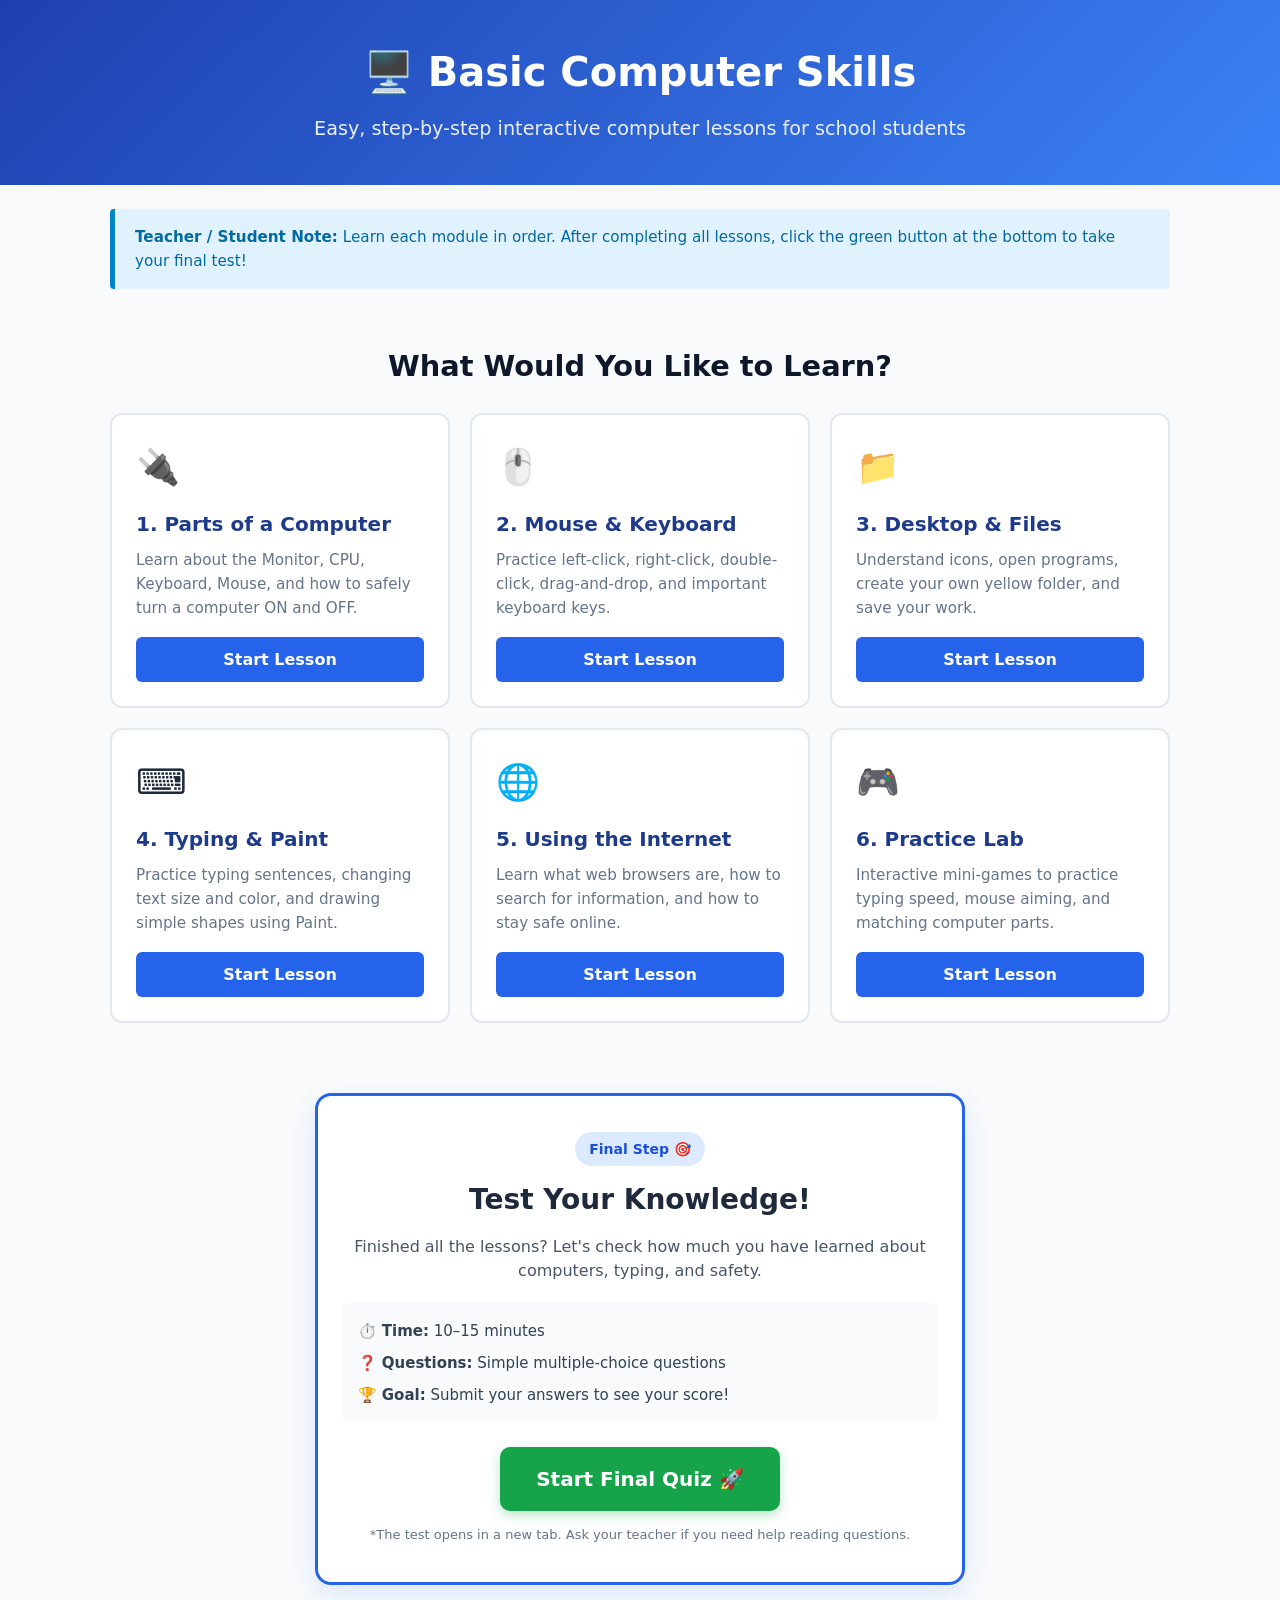
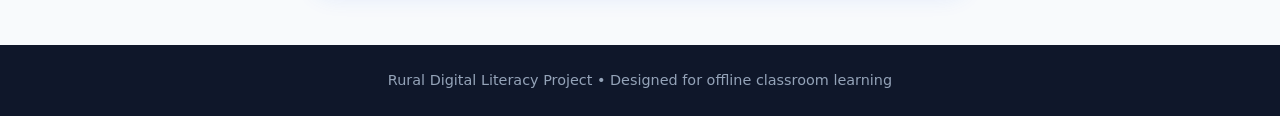
==== index.html @ 912e4423 "initial commit" ====
<!DOCTYPE html>
<html lang="en">
<head>
  <meta charset="UTF-8">
  <meta name="viewport" content="width=device-width, initial-scale=1.0">
  <title>Basic Computer Skills for Students</title>
  <link rel="stylesheet" href="style.css">
</head>
<body>

  <!-- Header Section -->
  <header>
    <div class="container">
      <h1>🖥️ Basic Computer Skills</h1>
      <p>Easy, step-by-step interactive computer lessons for school students</p>
    </div>
  </header>

  <main class="container">
    <!-- Notice Banner -->
    <div class="info-banner">
      <strong>Teacher / Student Note:</strong> Learn each module in order. After completing all lessons, click the green button at the bottom to take your final test!
    </div>

    <!-- Curriculum Modules Grid -->
    <section class="modules-section">
      <h2 class="section-title">What Would You Like to Learn?</h2>
      
      <div class="modules-grid">
        <!-- Module 1 -->
        <article class="module-card">
          <div>
            <div class="module-icon">🔌</div>
            <h3 class="module-title">1. Parts of a Computer</h3>
            <p class="module-desc">Learn about the Monitor, CPU, Keyboard, Mouse, and how to safely turn a computer ON and OFF.</p>
          </div>
          <a href="module-1-hardware.html" class="module-btn">Start Lesson</a>
        </article>

        <!-- Module 2 -->
        <article class="module-card">
          <div>
            <div class="module-icon">🖱️</div>
            <h3 class="module-title">2. Mouse & Keyboard</h3>
            <p class="module-desc">Practice left-click, right-click, double-click, drag-and-drop, and important keyboard keys.</p>
          </div>
          <a href="module-2-mouse-keys.html" class="module-btn">Start Lesson</a>
        </article>

        <!-- Module 3 -->
        <article class="module-card">
          <div>
            <div class="module-icon">📁</div>
            <h3 class="module-title">3. Desktop & Files</h3>
            <p class="module-desc">Understand icons, open programs, create your own yellow folder, and save your work.</p>
          </div>
          <a href="module-3-os-files.html" class="module-btn">Start Lesson</a>
        </article>

        <!-- Module 4 -->
        <article class="module-card">
          <div>
            <div class="module-icon">⌨️</div>
            <h3 class="module-title">4. Typing & Paint</h3>
            <p class="module-desc">Practice typing sentences, changing text size and color, and drawing simple shapes using Paint.</p>
          </div>
          <a href="module-4-typing.html" class="module-btn">Start Lesson</a>
        </article>

        <!-- Module 5 -->
        <article class="module-card">
          <div>
            <div class="module-icon">🌐</div>
            <h3 class="module-title">5. Using the Internet</h3>
            <p class="module-desc">Learn what web browsers are, how to search for information, and how to stay safe online.</p>
          </div>
          <a href="module-5-internet.html" class="module-btn">Start Lesson</a>
        </article>

        <!-- Module 6 -->
        <article class="module-card">
          <div>
            <div class="module-icon">🎮</div>
            <h3 class="module-title">6. Practice Lab</h3>
            <p class="module-desc">Interactive mini-games to practice typing speed, mouse aiming, and matching computer parts.</p>
          </div>
          <a href="practice-lab.html" class="module-btn">Start Lesson</a>
        </article>
      </div>
    </section>

    <!-- Google Form Assessment Section -->
    <section class="quiz-section" id="final-test">
      <div class="quiz-card">
        <div class="quiz-badge">Final Step 🎯</div>
        <h2>Test Your Knowledge!</h2>
        <p>
          Finished all the lessons? Let's check how much you have learned about computers, typing, and safety.
        </p>

        <ul class="quiz-info-list">
          <li>⏱️ <strong>Time:</strong> 10–15 minutes</li>
          <li>❓ <strong>Questions:</strong> Simple multiple-choice questions</li>
          <li>🏆 <strong>Goal:</strong> Submit your answers to see your score!</li>
        </ul>

        <!-- REPLACE URL BELOW WITH YOUR ACTUAL GOOGLE FORM LINK -->
        <a 
          href="https://forms.gle/YOUR_GOOGLE_FORM_LINK_HERE" 
          target="_blank" 
          rel="noopener noreferrer" 
          class="quiz-btn"
        >
          Start Final Quiz 🚀
        </a>

        <small class="quiz-note">*The test opens in a new tab. Ask your teacher if you need help reading questions.</small>
      </div>
    </section>
  </main>

  <!-- Footer -->
  <footer>
    <div class="container">
      <p>Rural Digital Literacy Project • Designed for offline classroom learning</p>
    </div>
  </footer>

</body>
</html>
---- style.css ----
/* Reset and Global Styles */
* {
  box-sizing: border-box;
  margin: 0;
  padding: 0;
  font-family: system-ui, -apple-system, "Segoe UI", Roboto, Helvetica, Arial, sans-serif;
}

body {
  background-color: #f8fafc;
  color: #1e293b;
  line-height: 1.6;
}

/* Container */
.container {
  max-width: 1100px;
  margin: 0 auto;
  padding: 0 20px;
}

/* Header */
header {
  background: linear-gradient(135deg, #1e40af, #3b82f6);
  color: #ffffff;
  padding: 40px 0;
  text-align: center;
}

header h1 {
  font-size: 2.5rem;
  margin-bottom: 10px;
}

header p {
  font-size: 1.2rem;
  opacity: 0.9;
}

/* Teacher / Student Notice Banner */
.info-banner {
  background: #e0f2fe;
  border-left: 5px solid #0284c7;
  padding: 16px 20px;
  margin: 24px auto;
  border-radius: 4px;
  font-size: 0.95rem;
  color: #0369a1;
}

/* Modules Grid */
.modules-section {
  padding: 30px 0;
}

.section-title {
  font-size: 1.8rem;
  color: #0f172a;
  margin-bottom: 24px;
  text-align: center;
}

.modules-grid {
  display: grid;
  grid-template-columns: repeat(auto-fit, minmax(300px, 1fr));
  gap: 20px;
}

.module-card {
  background: #ffffff;
  border: 2px solid #e2e8f0;
  border-radius: 12px;
  padding: 24px;
  display: flex;
  flex-direction: column;
  justify-content: space-between;
  transition: transform 0.2s, box-shadow 0.2s, border-color 0.2s;
}

.module-card:hover {
  transform: translateY(-4px);
  box-shadow: 0 10px 15px -3px rgba(0, 0, 0, 0.1);
  border-color: #3b82f6;
}

.module-icon {
  font-size: 2.2rem;
  margin-bottom: 12px;
}

.module-title {
  font-size: 1.25rem;
  margin-bottom: 8px;
  color: #1e3a8a;
}

.module-desc {
  font-size: 0.95rem;
  color: #64748b;
  margin-bottom: 16px;
  flex-grow: 1;
}

.module-btn {
  display: inline-block;
  text-align: center;
  background: #2563eb;
  color: #ffffff;
  padding: 10px 16px;
  text-decoration: none;
  font-weight: 600;
  border-radius: 6px;
  transition: background 0.2s;
}

.module-btn:hover {
  background: #1d4ed8;
}

/* Final Quiz Section */
.quiz-section {
  padding: 40px 0 60px 0;
  display: flex;
  justify-content: center;
}

.quiz-card {
  background: #ffffff;
  border: 3px solid #2563eb;
  border-radius: 16px;
  max-width: 650px;
  width: 100%;
  padding: 36px 24px;
  text-align: center;
  box-shadow: 0 10px 25px rgba(37, 99, 235, 0.12);
}

.quiz-badge {
  display: inline-block;
  background: #dbeafe;
  color: #1d4ed8;
  font-weight: 700;
  font-size: 14px;
  padding: 6px 14px;
  border-radius: 20px;
  margin-bottom: 12px;
}

.quiz-card h2 {
  font-size: 28px;
  color: #1e293b;
  margin-bottom: 12px;
}

.quiz-card p {
  font-size: 16px;
  color: #475569;
  line-height: 1.5;
  margin-bottom: 20px;
}

.quiz-info-list {
  list-style: none;
  padding: 0;
  margin: 0 0 24px 0;
  text-align: left;
  background: #f8fafc;
  border-radius: 8px;
  padding: 16px;
}

.quiz-info-list li {
  font-size: 15px;
  color: #334155;
  margin-bottom: 8px;
}

.quiz-info-list li:last-child {
  margin-bottom: 0;
}

.quiz-btn {
  display: inline-block;
  background-color: #16a34a;
  color: #ffffff;
  font-size: 20px;
  font-weight: 700;
  text-decoration: none;
  padding: 16px 36px;
  border-radius: 10px;
  box-shadow: 0 4px 12px rgba(22, 163, 74, 0.3);
  transition: transform 0.2s ease, background-color 0.2s ease;
}

.quiz-btn:hover {
  background-color: #15803d;
  transform: translateY(-2px);
}

.quiz-note {
  display: block;
  margin-top: 14px;
  font-size: 13px;
  color: #64748b;
}

/* Footer */
footer {
  background: #0f172a;
  color: #94a3b8;
  text-align: center;
  padding: 24px 0;
  font-size: 0.9rem;
}
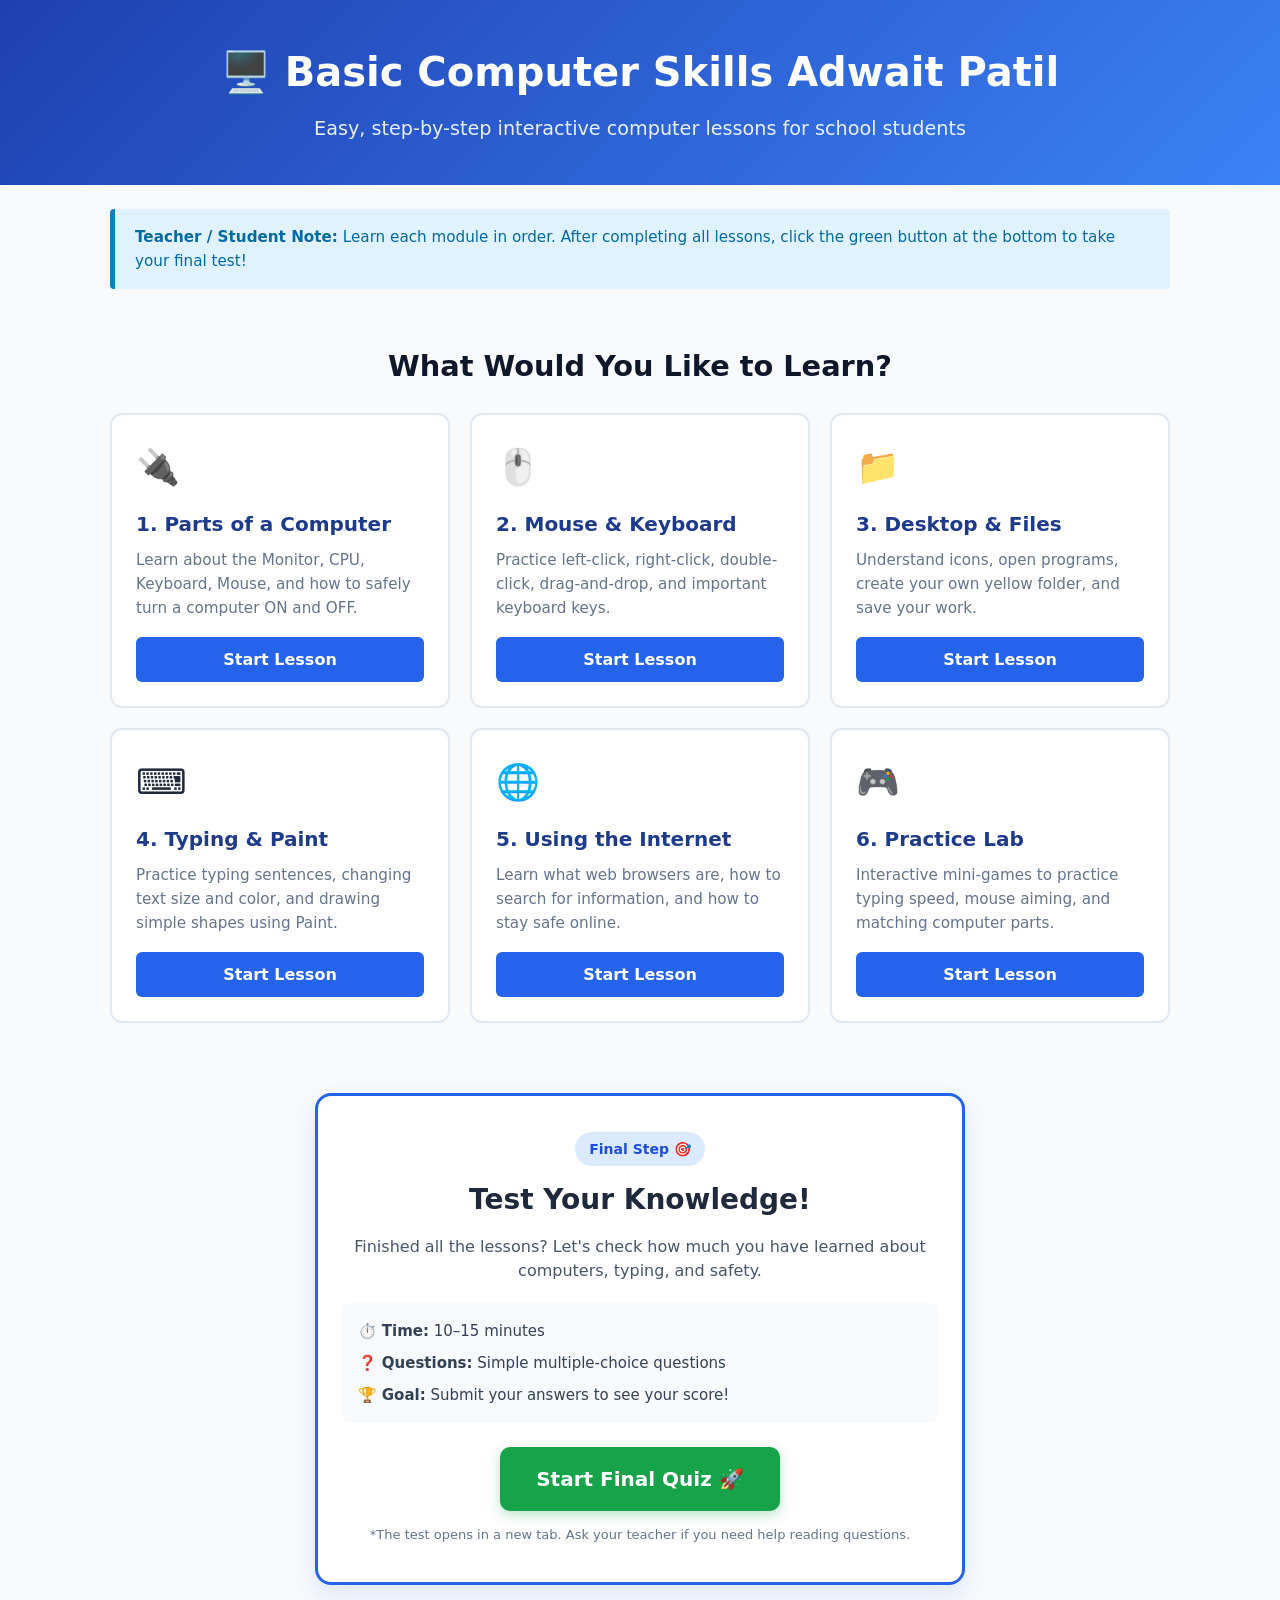
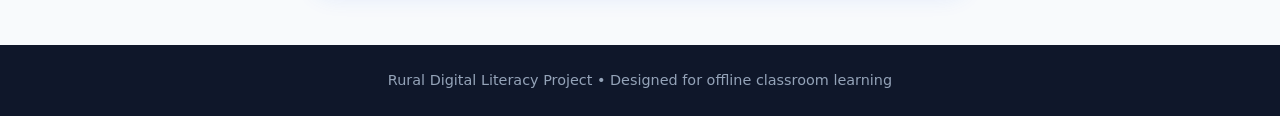
==== commit e8840b73: "Updated heading" ====
--- a/index.html
+++ b/index.html
@@ -11,7 +11,7 @@
   <!-- Header Section -->
   <header>
     <div class="container">
-      <h1>🖥️ Basic Computer Skills</h1>
+      <h1>🖥️ Basic Computer Skills Adwait Patil </h1>
       <p>Easy, step-by-step interactive computer lessons for school students</p>
     </div>
   </header>
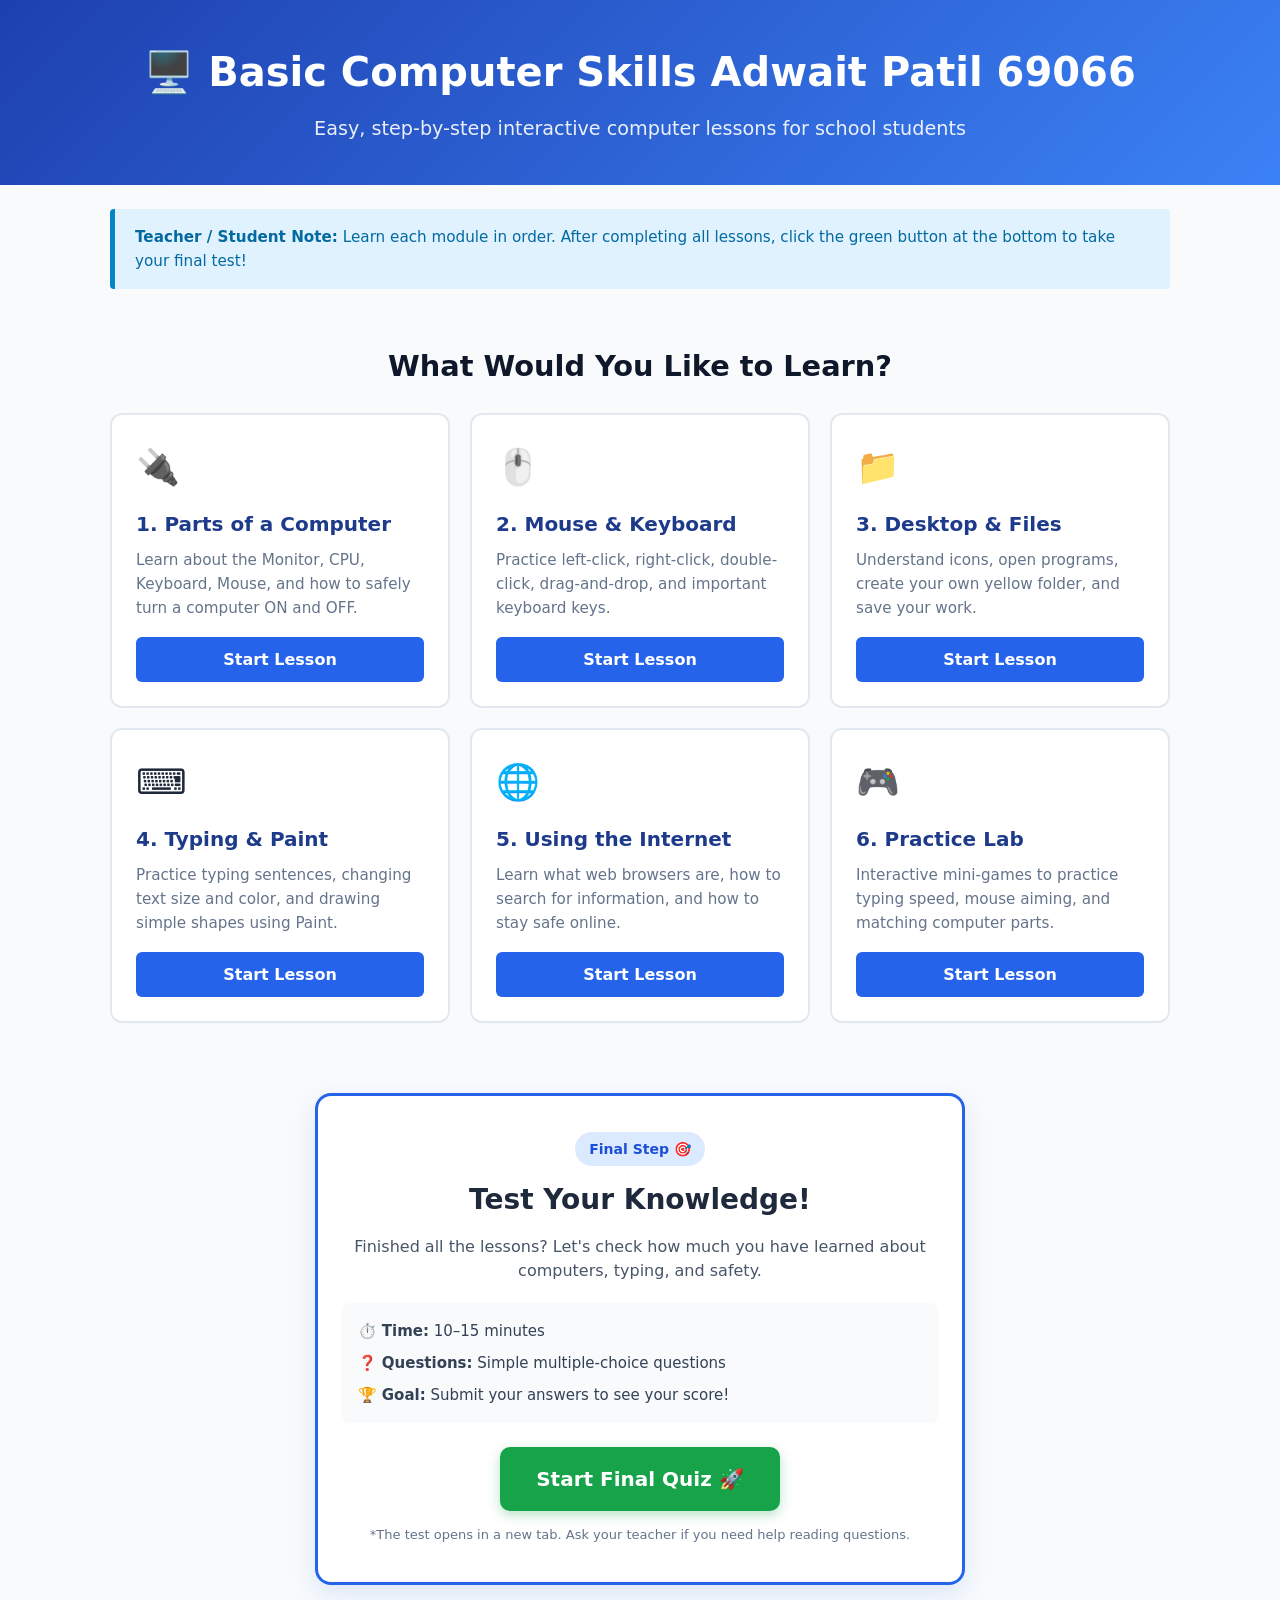
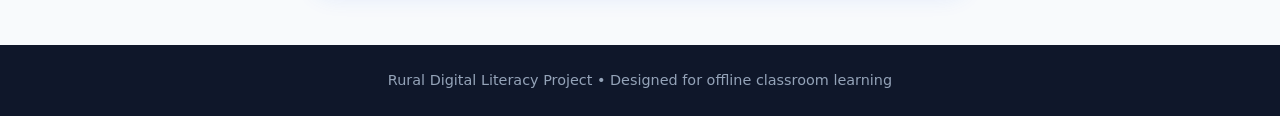
==== commit 2014f5d1: "updated heading" ====
--- a/index.html
+++ b/index.html
@@ -11,7 +11,7 @@
   <!-- Header Section -->
   <header>
     <div class="container">
-      <h1>🖥️ Basic Computer Skills Adwait Patil </h1>
+      <h1>🖥️ Basic Computer Skills Adwait Patil 69066 </h1>
       <p>Easy, step-by-step interactive computer lessons for school students</p>
     </div>
   </header>
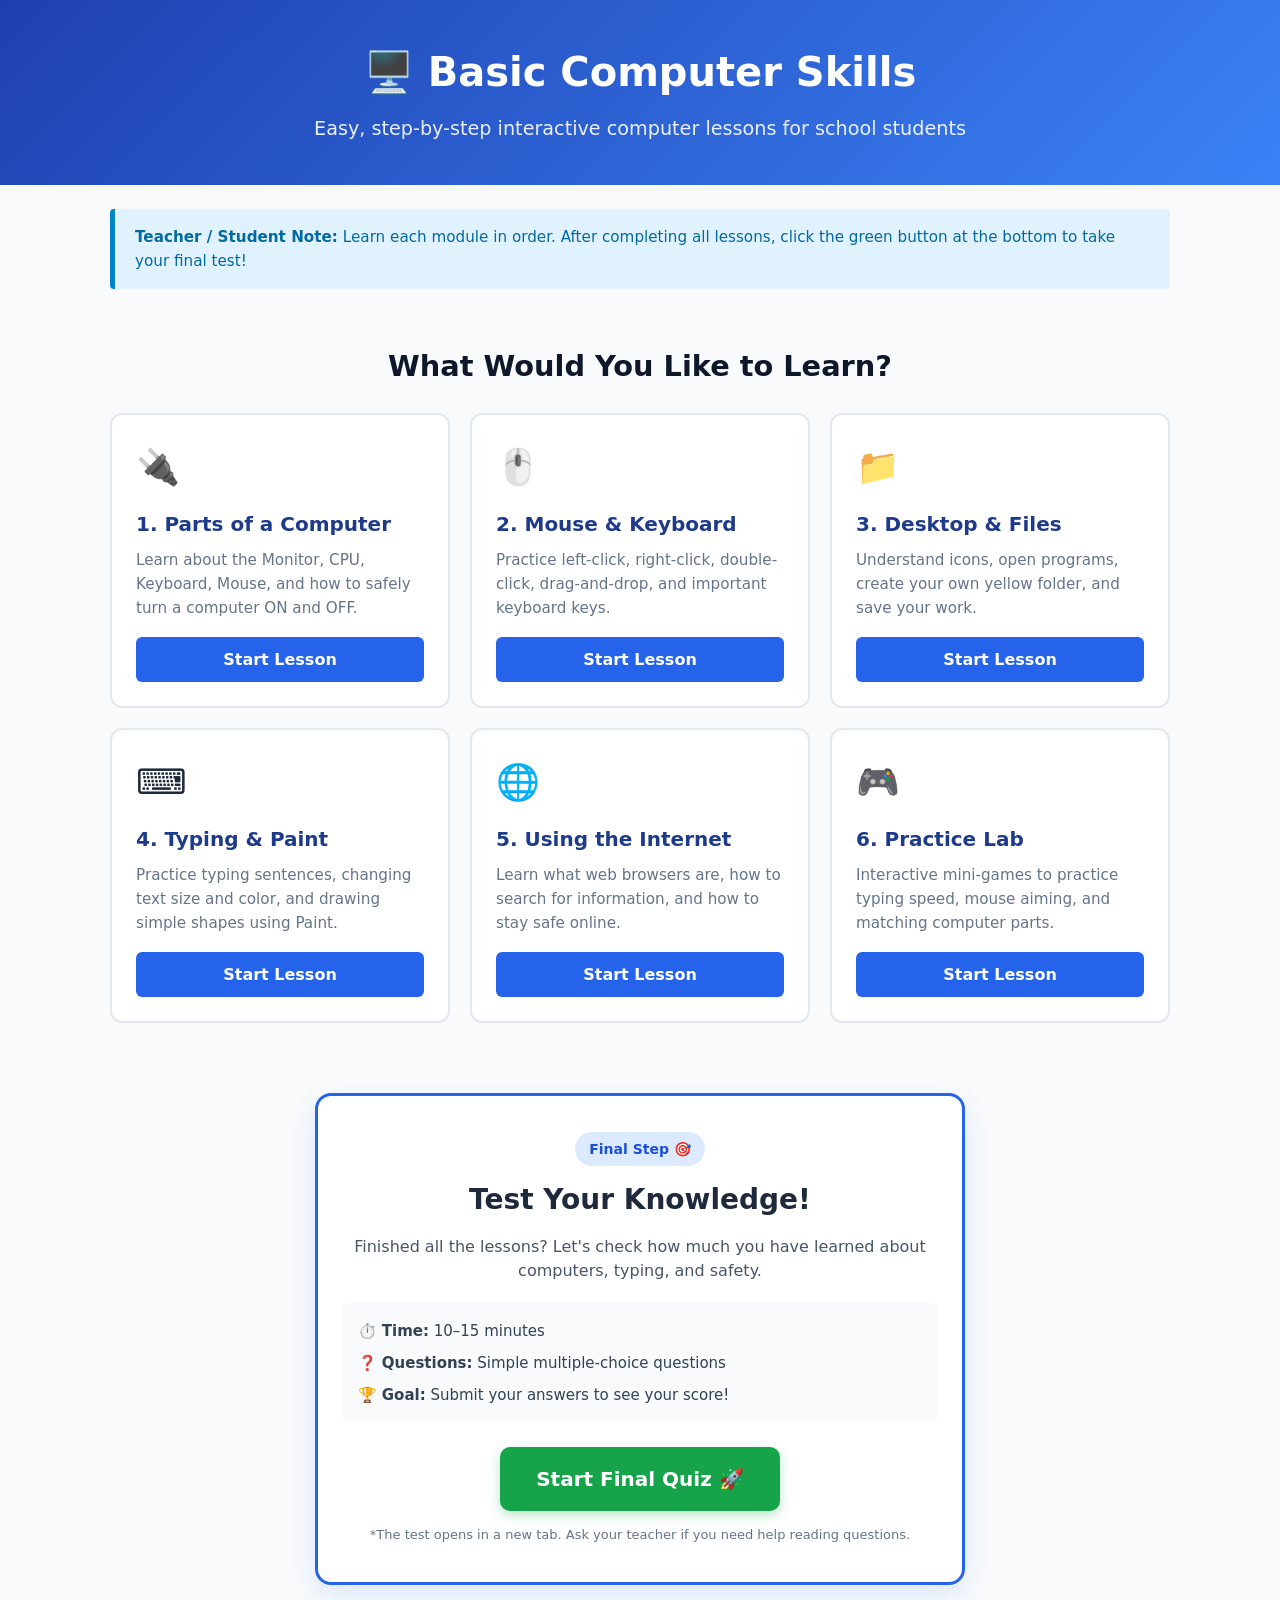
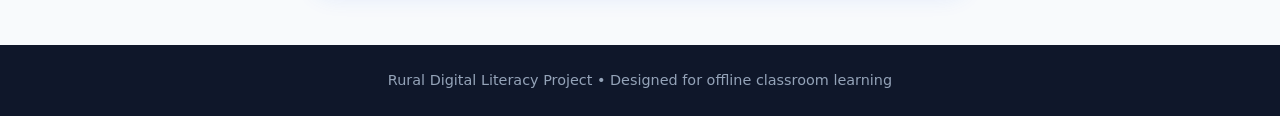
==== commit 1a875918: "updated heading" ====
--- a/index.html
+++ b/index.html
@@ -11,7 +11,7 @@
   <!-- Header Section -->
   <header>
     <div class="container">
-      <h1>🖥️ Basic Computer Skills Adwait Patil 69066 </h1>
+      <h1>🖥️ Basic Computer Skills </h1>
       <p>Easy, step-by-step interactive computer lessons for school students</p>
     </div>
   </header>
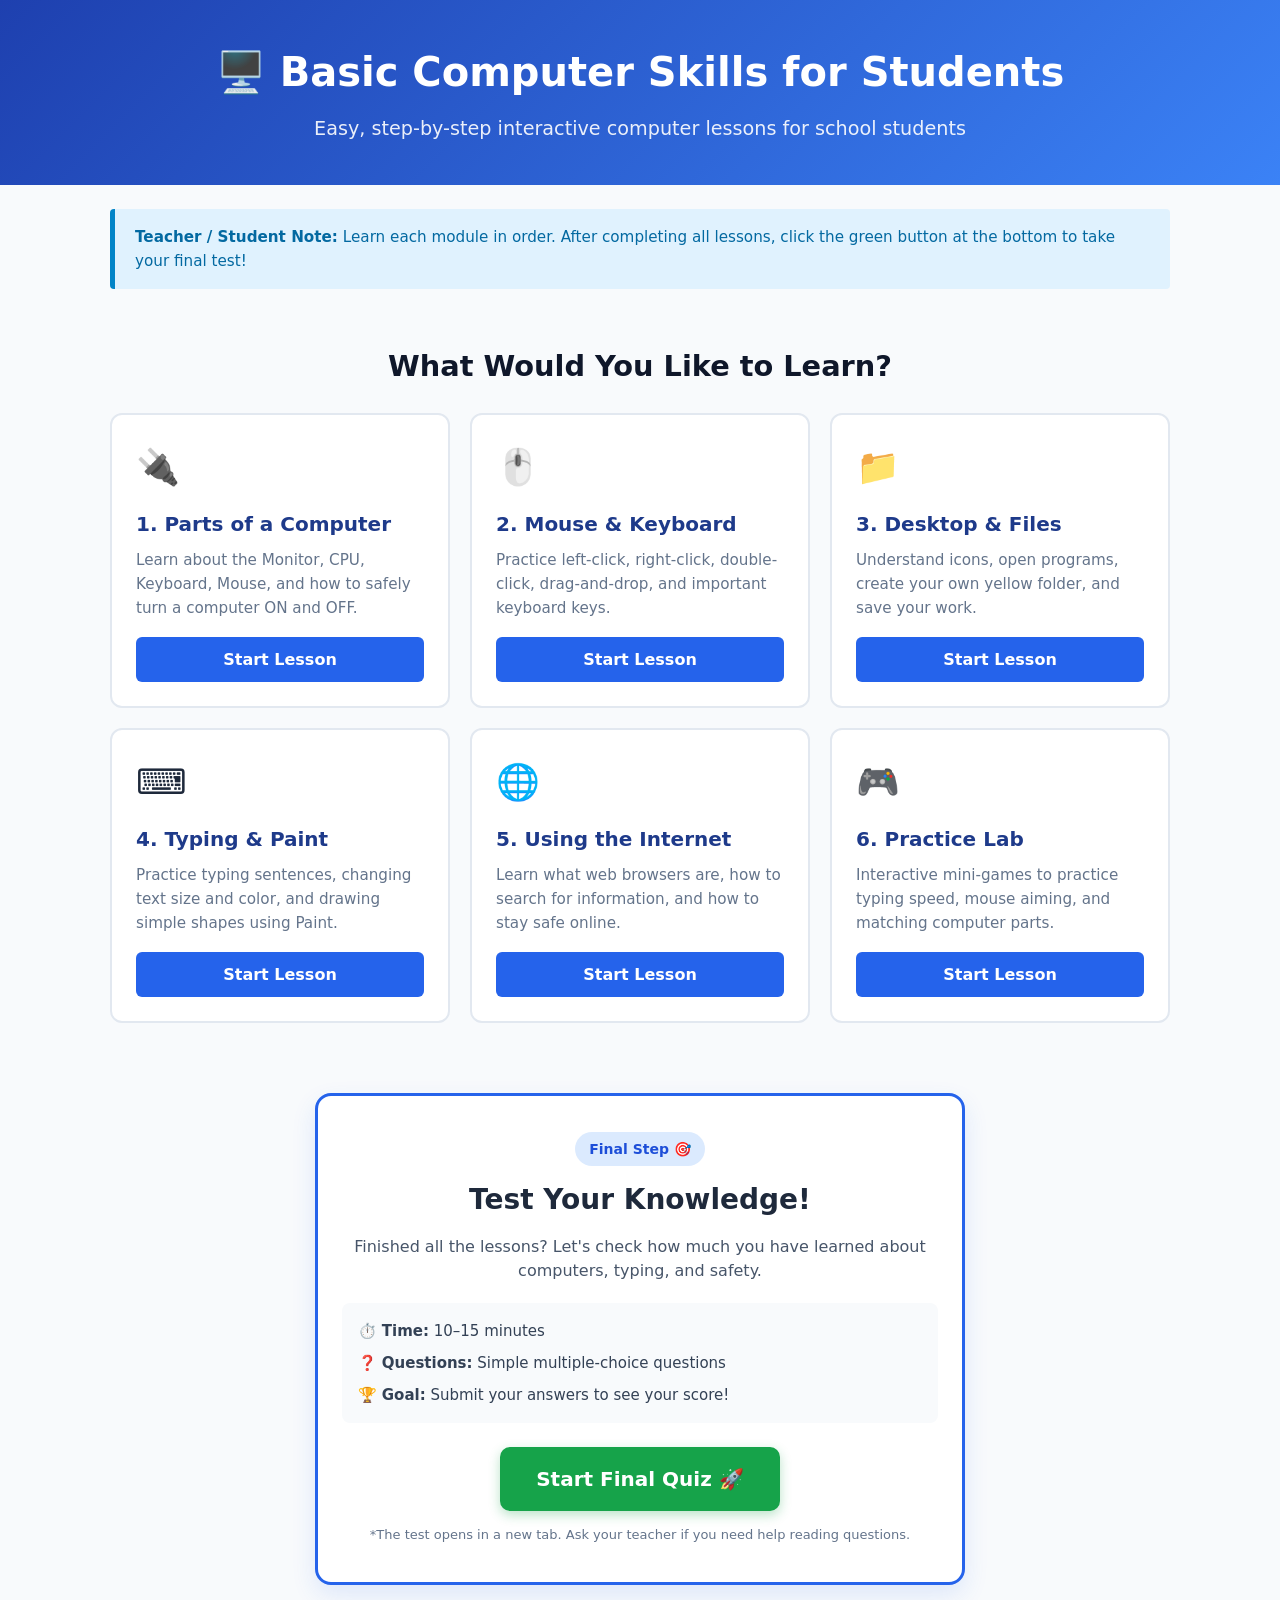
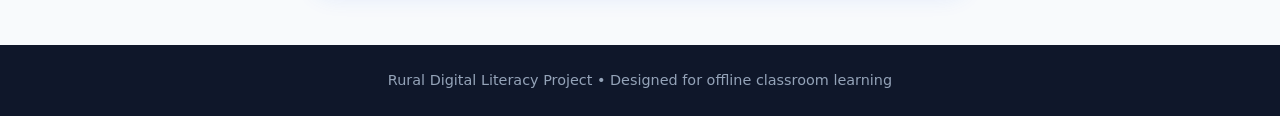
==== commit 8338d59d: "updated heading" ====
--- a/index.html
+++ b/index.html
@@ -11,7 +11,7 @@
   <!-- Header Section -->
   <header>
     <div class="container">
-      <h1>🖥️ Basic Computer Skills </h1>
+      <h1>🖥️ Basic Computer Skills for Students</h1>
       <p>Easy, step-by-step interactive computer lessons for school students</p>
     </div>
   </header>
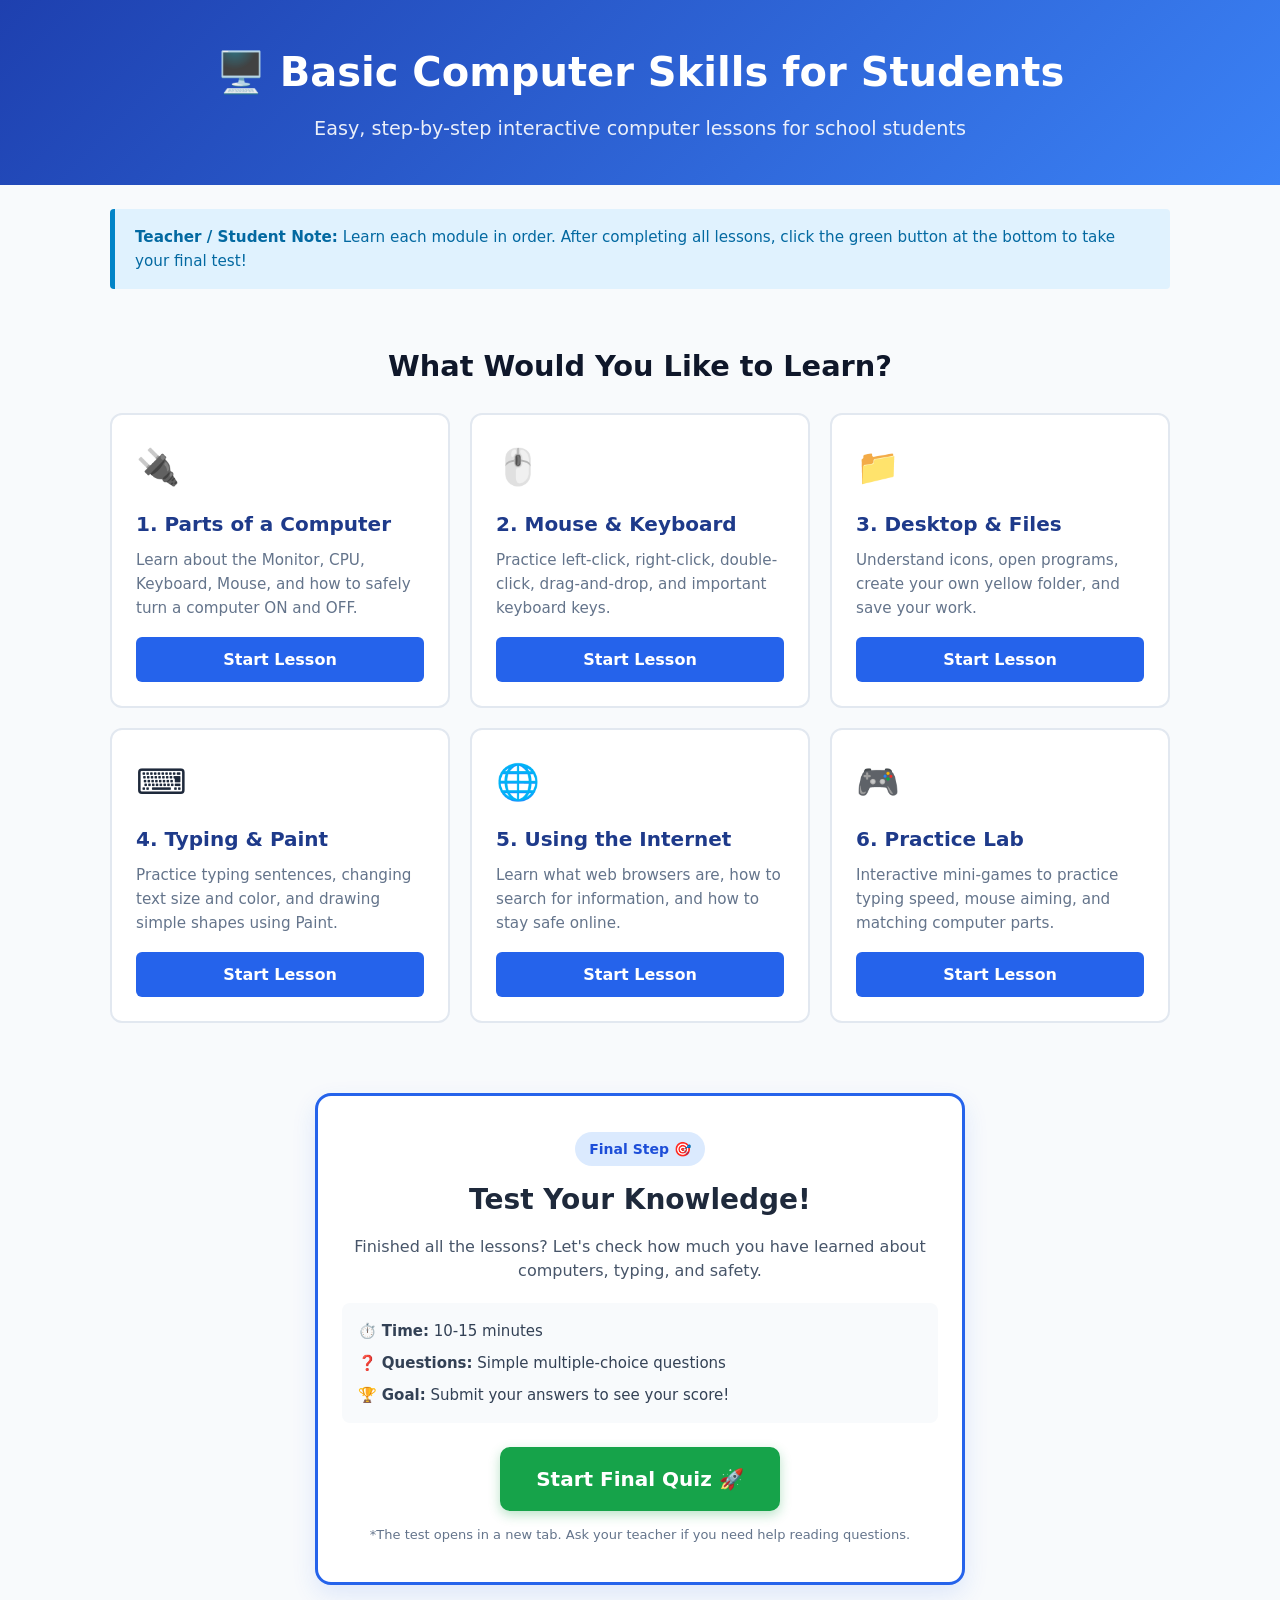
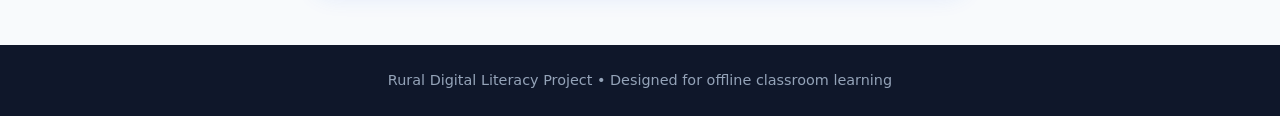
==== commit 38d8733b: "yg" ====
--- a/index.html
+++ b/index.html
@@ -99,7 +99,7 @@
         </p>
 
         <ul class="quiz-info-list">
-          <li>⏱️ <strong>Time:</strong> 10–15 minutes</li>
+          <li>⏱️ <strong>Time:</strong> 10-15 minutes</li>
           <li>❓ <strong>Questions:</strong> Simple multiple-choice questions</li>
           <li>🏆 <strong>Goal:</strong> Submit your answers to see your score!</li>
         </ul>
